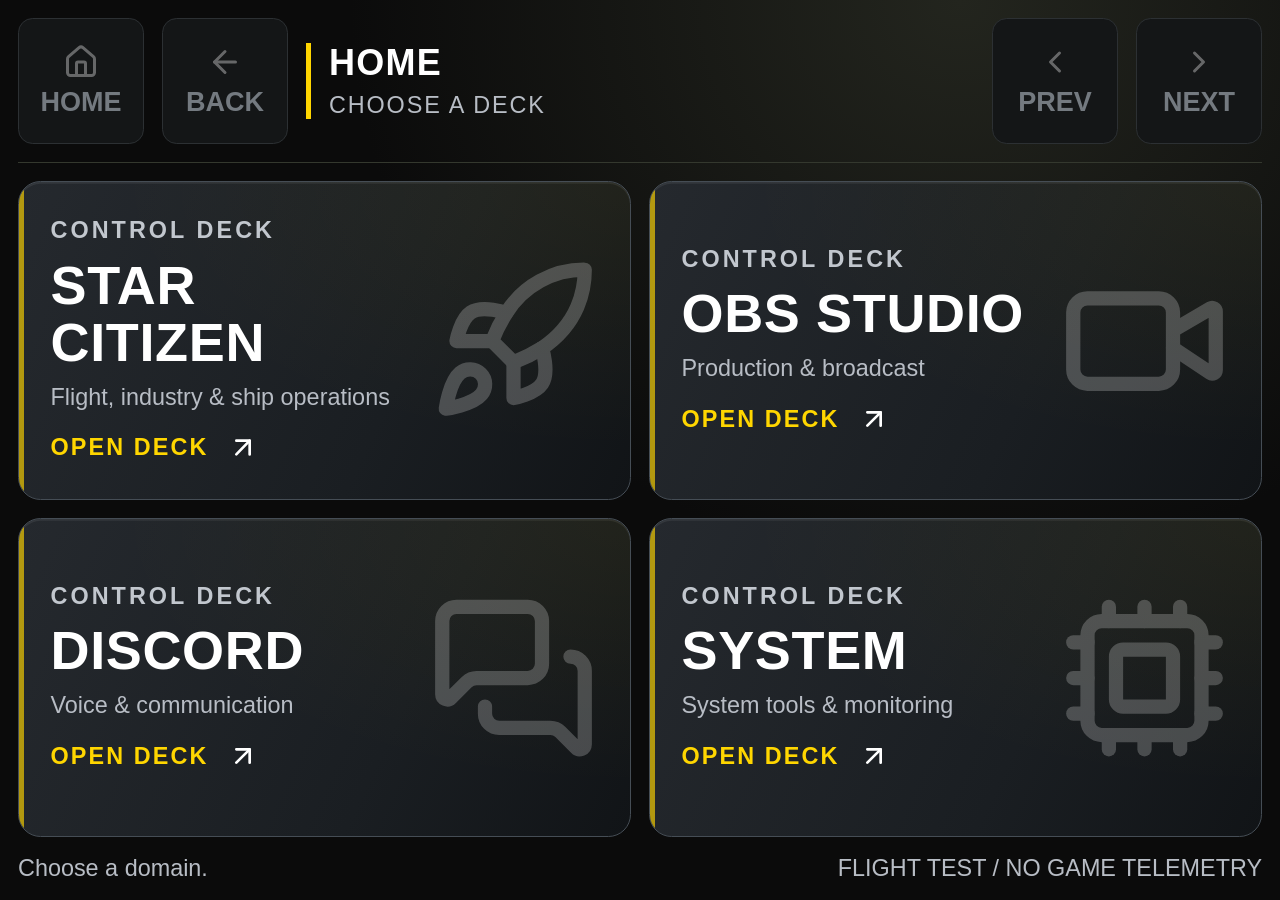
==== widgets/xee-flight-deck/index.html @ c5a97083 "feat(flight): add accepted v0.4.1 ATC integration" ====
<!DOCTYPE html>
<html lang="en">
<head>
  <meta charset="utf-8" />
  <meta name="viewport" content="width=device-width,initial-scale=1" />
  <title>tr('XENEON Edge Flight Deck')</title>
  <link rel="icon" href="resources/icon.svg" type="image/svg+xml" />
  <link rel="stylesheet" href="styles/main.css" />
</head>
<body>
<main>
 <nav aria-label="Global navigation">
  <button id="home" type="button"><img src="assets/lucide/house.svg" alt="" aria-hidden="true"><span>HOME</span></button>
  <button id="back" type="button"><img src="assets/lucide/arrow-left.svg" alt="" aria-hidden="true"><span>BACK</span></button>
  <div class="context"><h1 id="location" tabindex="-1">HOME</h1><div id="page"></div></div>
  <button id="prev" type="button" aria-label="Previous page"><img src="assets/lucide/chevron-left.svg" alt="" aria-hidden="true"><span>PREV</span></button>
  <button id="next" type="button" aria-label="Next page"><img src="assets/lucide/chevron-right.svg" alt="" aria-hidden="true"><span>NEXT</span></button>
 </nav>
 <section id="cards" aria-label="Deck destinations"></section>
 <footer><span id="feedback" role="status" aria-live="polite">Navigation prototype</span><span>FLIGHT TEST / NO GAME TELEMETRY</span></footer>
</main>
  <script src="scripts/flight.js"></script>
  <script src="scripts/main.js"></script>
  <script>
    // No subscriptions or app bindings. Host callbacks must not reset navigation.
    window.icueEvents = {
      onICUEInitialized: function() {},
      onDataUpdated: function() {}
    };
  </script>
</body>
</html>
---- widgets/xee-flight-deck/styles/main.css ----
:root{--layout-unit:1vmin;--pad:calc(var(--layout-unit)*2);--gap:calc(var(--layout-unit)*2);--card-pad:calc(var(--layout-unit)*3.5);--radius:calc(var(--layout-unit)*2.5);--title:calc(var(--layout-unit)*6);--label:calc(var(--layout-unit)*3);--nav-font:calc(var(--layout-unit)*4);--touch:max(96px,calc(var(--layout-unit)*14));--accent:#ffd600;--muted:#b8bdc5;--line:max(1px,calc(var(--layout-unit)*.2));--focus:calc(var(--layout-unit)*.6)}
*{box-sizing:border-box}html,body{height:100%;margin:0}body{background:#0b0b0b;color:white;font-family:"Segoe UI",sans-serif}main{height:100%;padding:var(--pad);display:grid;grid-template-rows:auto minmax(0,1fr) auto;gap:var(--gap)}button{font:inherit;color:inherit;cursor:pointer;touch-action:manipulation;border:var(--line) solid #555d68;background:#1a1a1a;border-radius:var(--radius);min-width:var(--touch);min-height:var(--touch)}button:active:not(:disabled){background:#2a2f36;border-color:var(--accent)}button:focus-visible{outline:var(--focus) solid var(--accent);outline-offset:calc(var(--focus)*-1)}button:disabled{cursor:default;color:#777;border-color:#333}nav{display:grid;grid-template-columns:auto auto minmax(0,1fr) auto auto;gap:var(--gap);align-items:stretch}nav button{padding:var(--pad);font-weight:700;font-size:var(--nav-font)}.context{min-width:0;align-self:center;padding:0 var(--pad)}h1{font-size:var(--nav-font);margin:0;line-height:1.1;overflow-wrap:anywhere}#page{font-size:var(--label);color:var(--muted);margin-top:var(--pad)}#cards{min-height:0;display:grid;grid-template-columns:repeat(2,minmax(0,1fr));grid-template-rows:repeat(2,minmax(var(--touch),1fr));gap:var(--gap)}.tile{min-width:0;text-align:left;padding:var(--card-pad);display:flex;flex-direction:column;justify-content:center;gap:var(--pad)}.tile strong{font-size:var(--title);line-height:1.1}.tile span{font-size:var(--label);color:var(--muted)}.tile .open{color:var(--accent);font-weight:700}.placeholder{grid-column:1/-1;grid-row:1/-1;padding:var(--card-pad);border:var(--line) solid #555d68;border-radius:var(--radius);display:flex;flex-direction:column;justify-content:center;gap:var(--pad);background:#1a1a1a}.placeholder strong{font-size:var(--title)}.placeholder p{font-size:var(--nav-font);margin:0}.placeholder .state{color:var(--accent)}footer{font-size:var(--label);color:var(--muted);display:flex;justify-content:space-between;gap:var(--gap)}
#location:focus{outline:none}

/* WP-007 visual treatment. Lucide icons are original licensed assets. */
:root {
  --icon-size: calc(var(--layout-unit) * 19);
  --icon-nav: calc(var(--layout-unit) * 4);
  --icon-link: calc(var(--layout-unit) * 3.6);
  --small: calc(var(--layout-unit) * 2.6);
  --inset: calc(var(--layout-unit) * 3.5);
}
body { background: #0b0b0b; }
main { background: radial-gradient(ellipse at 75% 0%, #23251e 0%, transparent 45%), #0b0b0b; }
nav { padding-bottom: var(--gap); border-bottom: var(--line) solid #34382e; }
nav button { display: flex; flex-direction: column; align-items: center; justify-content: center; gap: calc(var(--gap) * .35); font-size: var(--label); border-radius: calc(var(--radius) * .65); background: linear-gradient(150deg,#252829,#161819); }
nav button img { width: var(--icon-nav); height: var(--icon-nav); filter: invert(1); }
nav button:disabled { background: #141617; color: #747a80; border-color: #2c3033; }
nav button:disabled img { opacity: .35; }
nav button:not(:disabled):hover { border-color: var(--accent); }
.context { border-left: calc(var(--line) * 3) solid var(--accent); }
#page { margin-top: calc(var(--pad) * .5); font-size: var(--small); letter-spacing: .08em; }
h1 { letter-spacing: .035em; }
.tile { position: relative; isolation: isolate; overflow: hidden; border-color: #454d55; border-radius: var(--radius); background: linear-gradient(115deg,#25292e 0%,#1a1e22 62%,#111417 100%); gap: calc(var(--pad) * .7); padding: var(--card-pad); box-shadow: inset 0 var(--line) 0 #ffffff12; }
.tile::before { content: ''; position: absolute; inset: 0 auto 0 0; width: calc(var(--line) * 3); background: var(--accent); opacity: .65; }
.tile::after { content: ''; z-index: -1; position: absolute; inset: 0; background: radial-gradient(ellipse at 100% 0%,#ffd6000d,transparent 60%); pointer-events: none; }
.tile:hover { border-color: #8e8761; background: linear-gradient(115deg,#2b3035,#171b1e); }
.tile:active { border-color: var(--accent); background: #30352d; }
.tile .tile-icon { position:absolute; pointer-events:none; right:var(--inset); top:50%; transform:translateY(-50%); width:var(--icon-size); height:var(--icon-size); filter:invert(1); opacity:.22; }
.tile .tile-kicker { color: #c2c7ce; font-size: var(--small); letter-spacing:.13em; font-weight:600; }
.tile strong { max-width: calc(100% - var(--icon-size) - var(--gap)); font-size:var(--title); line-height:1.06; letter-spacing:.012em; }
.tile .description { color:#b8bdc5; font-size:var(--small); max-width:calc(100% - var(--icon-size) - var(--gap)); }
.tile .open { display:flex; align-items:center; gap:var(--pad); margin-top:calc(var(--pad) * .45); font-size:var(--small); letter-spacing:.09em; }
.tile .open img { width:var(--icon-link); height:var(--icon-link); filter:invert(1); }
.placeholder { position:relative; overflow:hidden; background:linear-gradient(115deg,#25292e,#141719); border-color:#454d55; }
.placeholder .placeholder-icon { position:absolute; right:var(--card-pad); width:calc(var(--icon-size)*1.7); height:calc(var(--icon-size)*1.7); filter:invert(1); opacity:.12; pointer-events:none; }
.placeholder p { max-width:75%; line-height:1.35; }
footer { font-size:var(--small); }
@media (prefers-reduced-motion:no-preference) { .tile { transition: background-color 100ms ease, border-color 100ms ease; } }

/* Full-width horizontal XL: preserve routes and the two-by-two touch grid. */
@media (min-aspect-ratio: 3/1) {
  :root {
    --title: calc(var(--layout-unit) * 8);
    --nav-font: calc(var(--layout-unit) * 4.5);
    --small: calc(var(--layout-unit) * 3);
    --icon-size: calc(var(--layout-unit) * 22);
    --card-pad: calc(var(--layout-unit) * 4);
    --inset: calc(var(--layout-unit) * 4);
  }
}

/* Flight transport setup follows the accepted macro grid. */
.flight-card{min-width:0;min-height:0;padding:var(--card-pad);border:var(--line) solid #454d55;border-radius:var(--radius);background:linear-gradient(115deg,#25292e,#141719);display:flex;flex-direction:column;justify-content:center;gap:var(--pad);text-align:left;overflow-wrap:anywhere}
.flight-card strong{font-size:var(--nav-font);line-height:1.12}
.flight-card span{font-size:var(--small);line-height:1.25}
.flight-card .flight-state{color:var(--accent)}
.flight-card:disabled{opacity:.6}
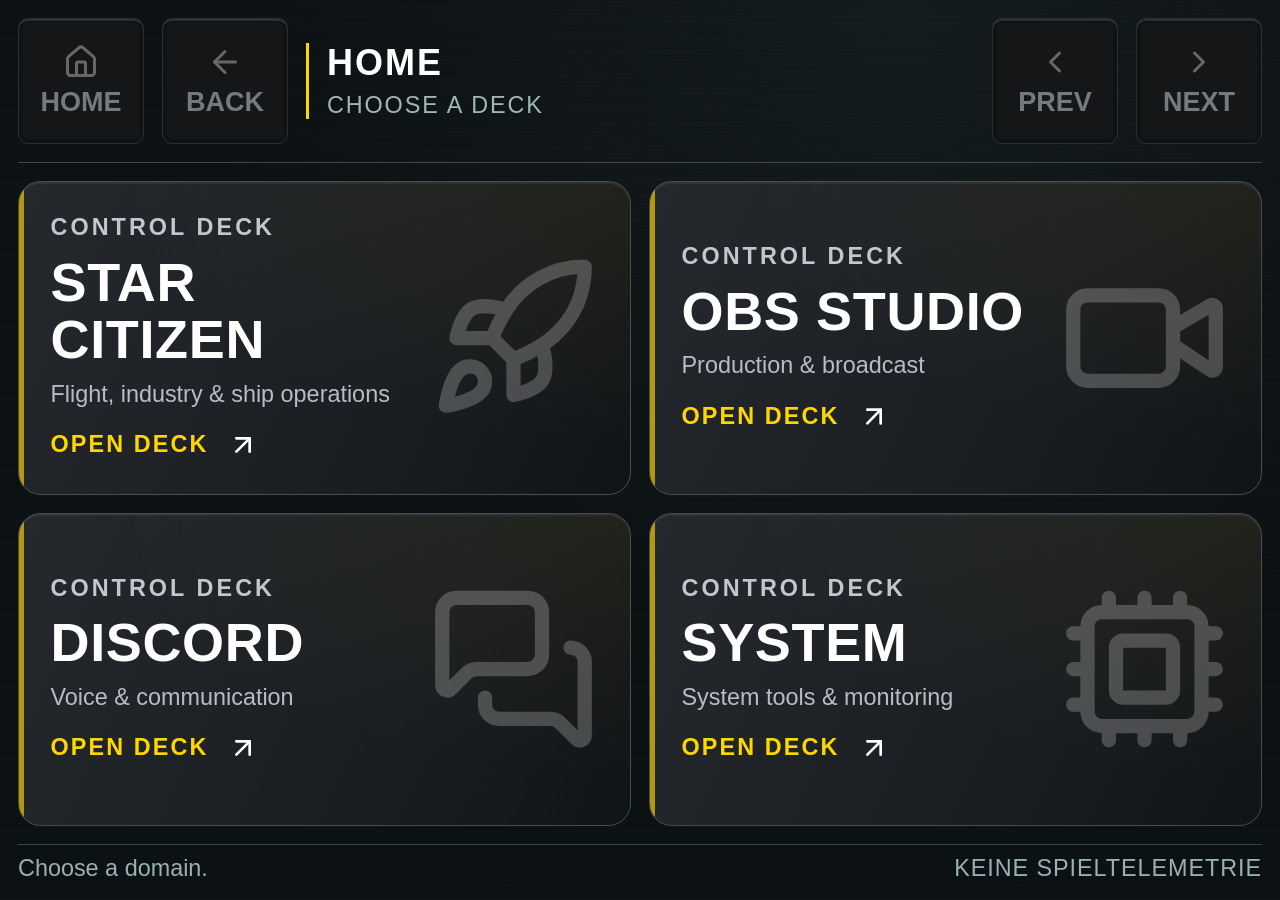
==== commit 15fac8bf: "feat(deck): add v0.8.0 Star Citizen sets candidate and setup guide" ====
--- a/widgets/xee-flight-deck/index.html
+++ b/widgets/xee-flight-deck/index.html
@@ -1,9 +1,9 @@
 <!DOCTYPE html>
-<html lang="en">
+<html lang="de">
 <head>
   <meta charset="utf-8" />
   <meta name="viewport" content="width=device-width,initial-scale=1" />
-  <title>tr('XENEON Edge Flight Deck')</title>
+  <title>tr('XENEON Edge Star Citizen Deck')</title>
   <link rel="icon" href="resources/icon.svg" type="image/svg+xml" />
   <link rel="stylesheet" href="styles/main.css" />
 </head>
@@ -15,14 +15,17 @@
   <div class="context"><h1 id="location" tabindex="-1">HOME</h1><div id="page"></div></div>
   <button id="prev" type="button" aria-label="Previous page"><img src="assets/lucide/chevron-left.svg" alt="" aria-hidden="true"><span>PREV</span></button>
   <button id="next" type="button" aria-label="Next page"><img src="assets/lucide/chevron-right.svg" alt="" aria-hidden="true"><span>NEXT</span></button>
+  <button id="flight-mode" type="button" hidden="hidden"><strong>COMBAT</strong><span>SCM anfordern</span></button>
+  <button id="flight-arm" type="button" hidden="hidden"><strong>VERBINDEN</strong><span>Stream Deck</span></button>
  </nav>
  <section id="cards" aria-label="Deck destinations"></section>
- <footer><span id="feedback" role="status" aria-live="polite">Navigation prototype</span><span>FLIGHT TEST / NO GAME TELEMETRY</span></footer>
+ <footer><span id="feedback" role="status" aria-live="polite">Navigation prototype</span><span id="flight-feedback" role="status" aria-live="polite" hidden="hidden"><strong id="flight-state"></strong><span id="flight-detail"></span></span><span>KEINE SPIELTELEMETRIE</span></footer>
 </main>
+  <script src="scripts/catalog.js"></script>
   <script src="scripts/flight.js"></script>
   <script src="scripts/main.js"></script>
   <script>
-    // No subscriptions or app bindings. Host callbacks must not reset navigation.
+    // Transport initialization is owned by the Stream Deck callback.
     window.icueEvents = {
       onICUEInitialized: function() {},
       onDataUpdated: function() {}
--- a/widgets/xee-flight-deck/styles/main.css
+++ b/widgets/xee-flight-deck/styles/main.css
@@ -50,9 +50,144 @@
   }
 }
 
-/* Flight transport setup follows the accepted macro grid. */
-.flight-card{min-width:0;min-height:0;padding:var(--card-pad);border:var(--line) solid #454d55;border-radius:var(--radius);background:linear-gradient(115deg,#25292e,#141719);display:flex;flex-direction:column;justify-content:center;gap:var(--pad);text-align:left;overflow-wrap:anywhere}
-.flight-card strong{font-size:var(--nav-font);line-height:1.12}
-.flight-card span{font-size:var(--small);line-height:1.25}
-.flight-card .flight-state{color:var(--accent)}
-.flight-card:disabled{opacity:.6}
+/* Cockpit presentation inspired by the maintainer's panel reference.
+   All geometry derives from the shared layout unit. Bezel details are decorative;
+   illuminated faces indicate an enabled widget action, never an observed ship state. */
+:root {
+  --rail-width: calc(var(--layout-unit) * 42);
+  --rail-font: calc(var(--layout-unit) * 3.1);
+  --action-title: calc(var(--layout-unit) * 5.4);
+  --action-gap: calc(var(--layout-unit) * 1.1);
+  --action-inset: calc(var(--layout-unit) * 3);
+  --service-width: calc(var(--layout-unit) * 31);
+  --bezel-size: calc(var(--layout-unit) * 17);
+  --bezel-icon: calc(var(--layout-unit) * 8);
+  --bezel-edge: calc(var(--layout-unit) * .9);
+  --panel-radius: calc(var(--layout-unit) * 1.1);
+  --panel-gutter: calc(var(--layout-unit) * 3);
+  --engraving: calc(var(--layout-unit) * .4);
+  --plate-pad: calc(var(--layout-unit) * 1.1);
+  --plate-width: calc(var(--layout-unit) * 29);
+  --panel-ink: #d2eeea;
+  --panel-soft: #a0b7b8;
+  --panel-line: #516365;
+  --panel-glow: #92cfc4;
+  --panel-font: "Bahnschrift", "Segoe UI", sans-serif;
+}
+[hidden] { display: none !important; }
+main {
+  background: radial-gradient(ellipse at 70% 0%,#26323155,transparent 55%),
+              repeating-linear-gradient(0deg,#ffffff02 0 var(--line),transparent var(--line) var(--engraving)),#0b1012;
+}
+nav { border-bottom-color:#3c4a4d; }
+nav button {
+  border-radius:var(--panel-radius); border-color:#49575c;
+  background:linear-gradient(165deg,#313a3d,#171e21 60%,#0e1518);
+  box-shadow:inset 0 var(--line) 0 #a6b3b333,inset 0 0 0 var(--engraving) #070d1044;
+}
+nav button:active:not(:disabled) { background:#182224; box-shadow:inset 0 var(--engraving) var(--bezel-edge) #0009; }
+h1 { font-family:var(--panel-font); font-weight:600; letter-spacing:.055em; }
+.context { border-left-width:var(--engraving); }
+#page { color:var(--panel-soft); }
+#cards.flight-layout { grid-template-columns:var(--rail-width) minmax(0,1fr); grid-template-rows:minmax(0,1fr); }
+.flight-pages { min-height:0; display:grid; grid-template-rows:repeat(4,minmax(var(--touch),1fr)); gap:var(--gap); }
+.flight-page {
+  position:relative; display:grid; grid-template-columns:auto 1fr; align-content:center; align-items:center;
+  gap:var(--action-gap); padding:var(--pad) var(--panel-gutter); text-align:left;
+  background:linear-gradient(110deg,#1d282a,#10191c); border-color:#3e5053; border-radius:var(--panel-radius);
+  box-shadow:inset 0 0 0 var(--engraving) #02090c55,inset 0 var(--line) 0 #b5d6cf1c;
+}
+.flight-page::before {
+  content:''; position:absolute; inset:var(--pad) auto var(--pad) 0;
+  width:var(--engraving); background:#436060;
+}
+.flight-page img { width:var(--icon-nav); height:var(--icon-nav); filter:invert(1); opacity:.7; }
+.flight-page .page-number { color:#8ca7a8; text-align:right; font-size:var(--small); font-family:var(--panel-font); letter-spacing:.12em; }
+.flight-page strong { grid-column:1/-1; font-family:var(--panel-font); font-weight:600; font-size:var(--rail-font); line-height:1.2; letter-spacing:.03em; color:#c2d6d4; }
+.flight-page[aria-pressed="true"] { border-color:#b5a44e; background:linear-gradient(110deg,#3c3d2c,#1e2724); }
+.flight-page[aria-pressed="true"]::before { background:var(--accent); box-shadow:0 0 var(--bezel-edge) #ffd60033; }
+.flight-page[aria-pressed="true"] strong { color:var(--accent); }
+.flight-page[aria-pressed="true"] .page-number { color:#e0cc75; }
+.flight-page[aria-pressed="true"] img { opacity:1; }
+.flight-page:hover { border-color:#b5c9c7; }
+.flight-grid { min-width:0; min-height:0; display:grid; grid-template-columns:repeat(2,minmax(0,1fr)); grid-template-rows:repeat(2,minmax(var(--touch),1fr)); gap:var(--gap); }
+.flight-action {
+  min-width:0; position:relative; isolation:isolate; text-align:left;
+  padding:var(--action-inset); display:grid;
+  grid-template-columns:var(--bezel-size) minmax(0,1fr);
+  grid-template-rows:auto auto auto auto; align-content:center;
+  column-gap:var(--panel-gutter); row-gap:var(--action-gap);
+  border:var(--line) solid var(--panel-line); border-radius:var(--panel-radius);
+  background:radial-gradient(ellipse at 0% 0%,#82c4b914,transparent 60%),linear-gradient(120deg,#222e31,#111c20 80%);
+  box-shadow:inset 0 var(--line) 0 #cbece433,inset 0 0 0 var(--engraving) #060e114d,0 var(--line) var(--engraving) #0008;
+}
+.flight-action::before {
+  content:''; pointer-events:none; position:absolute;
+  top:var(--bezel-edge); right:var(--bezel-edge);
+  width:var(--bezel-edge); height:var(--bezel-edge); border-radius:50%;
+  background:linear-gradient(135deg,#829492, #263638 42%,#0d171a 44% 55%,#647573 58%,#2b3a3c);
+  box-shadow:0 0 0 var(--line) #0009;
+}
+.flight-action::after {
+  content:''; pointer-events:none; position:absolute;
+  left:var(--action-inset); right:var(--action-inset); bottom:var(--bezel-edge); height:var(--line);
+  background:linear-gradient(90deg,#a6c6bf33,transparent 80%);
+}
+.action-symbol {
+  grid-column:1; grid-row:1/-1; align-self:center; display:grid; place-items:center;
+  width:var(--bezel-size); height:var(--bezel-size); border-radius:50%;
+  border:var(--line) solid #738b89;
+  background:radial-gradient(circle at 38% 26%,#334648,#101d21 64%);
+  box-shadow:0 0 0 var(--engraving) #080e11,0 0 0 var(--bezel-edge) #394b4c,
+             0 var(--bezel-edge) calc(var(--bezel-edge)*2) #0008,
+             inset 0 0 0 var(--bezel-edge) #0a1316,inset 0 0 calc(var(--bezel-edge)*3) #aacfc511;
+}
+.flight-action[data-control="toggle"] .action-symbol {
+  border-radius:calc(var(--panel-radius)*1.5);
+  background:linear-gradient(155deg,#34464a,#16272b 55%,#0d1a1d);
+}
+.action-symbol img { width:var(--bezel-icon); height:var(--bezel-icon); filter:invert(1); opacity:.9; }
+.action-category { grid-column:2; font-family:var(--panel-font); font-size:var(--small); color:var(--panel-soft); letter-spacing:.12em; line-height:1.2; }
+.flight-action strong { grid-column:2; font-family:var(--panel-font); font-weight:600; font-size:var(--action-title); color:var(--panel-ink); line-height:1.07; overflow-wrap:anywhere; letter-spacing:.015em; }
+.action-hint { grid-column:2; font-size:var(--label); color:#bccdce; line-height:1.2; }
+.action-verb {
+  grid-column:2; justify-self:start; text-align:center; min-width:var(--plate-width);
+  padding:var(--plate-pad) var(--pad); margin-top:var(--action-gap);
+  border:var(--line) solid #b5d7cf; border-radius:calc(var(--panel-radius)*.35);
+  background:linear-gradient(#b2d5cd,#87b4ab); color:#112326;
+  box-shadow:inset 0 var(--line) 0 #e9fff05c,0 var(--engraving) 0 #050d10;
+  font-family:var(--panel-font); font-size:var(--small); font-weight:600; letter-spacing:.085em; line-height:1;
+}
+.flight-action:not(:disabled):hover { border-color:#b4d7d0; background:linear-gradient(120deg,#2a3b3e,#17272b); }
+.flight-action:active:not(:disabled) { background:linear-gradient(120deg,#172729,#0e1a1e); box-shadow:inset 0 var(--engraving) var(--bezel-edge) #0009; }
+.flight-action:active:not(:disabled) .action-verb { background:#d0eee4; box-shadow:inset 0 var(--line) var(--engraving) #355c59; }
+.flight-action:disabled { background:linear-gradient(120deg,#20282b,#111a1e); border-color:#3b494e; }
+.flight-action:disabled strong { color:#aebec0; }
+.flight-action:disabled .action-symbol { border-color:#4a5b5e; background:#152126; box-shadow:0 0 0 var(--engraving) #080e11,0 0 0 var(--bezel-edge) #2c3c40,inset 0 0 0 var(--bezel-edge) #10181c; }
+.flight-action:disabled .action-symbol img { opacity:.45; }
+.flight-action:disabled .action-verb { color:#b4c2c4; background:linear-gradient(#344346,#25353a); border-color:#53676b; }
+#flight-mode, #flight-arm { min-width:var(--service-width); }
+#flight-mode strong, #flight-arm strong { font-family:var(--panel-font); font-weight:600; font-size:var(--nav-font); letter-spacing:.045em; }
+#flight-mode span, #flight-arm span { font-size:var(--small); font-weight:400; color:#bbcecd; }
+#flight-mode:not(:disabled) { border-color:#c5a964; background:linear-gradient(140deg,#3b382b,#232821); }
+#flight-mode:not(:disabled) strong { color:#edcf8f; }
+#flight-arm.is-armed { border-color:#95b8ad; background:linear-gradient(140deg,#354943,#182c2a); }
+#flight-arm.is-armed strong { color:#c7e9dc; }
+#flight-feedback { display:flex; min-width:0; gap:var(--gap); align-items:center; }
+#flight-state { color:var(--panel-ink); white-space:nowrap; }
+#flight-detail { overflow:hidden; text-overflow:ellipsis; white-space:nowrap; }
+footer { color:#9ab0b2; padding-top:var(--plate-pad); border-top:var(--line) solid #344548; }
+footer > :last-child { white-space:nowrap; letter-spacing:.04em; }
+.combat-placeholder { border-radius:var(--panel-radius); border-color:var(--panel-line); background:linear-gradient(120deg,#253033,#111b1f); }
+.combat-placeholder img { position:absolute; right:var(--card-pad); width:var(--icon-size); height:var(--icon-size); filter:invert(1); opacity:.15; }
+.combat-placeholder strong { max-width:75%; font-family:var(--panel-font); color:var(--panel-ink); }
+@media (min-aspect-ratio:3/1) {
+  :root {
+    --rail-width:calc(var(--layout-unit)*49);
+    --action-title:calc(var(--layout-unit)*7);
+    --bezel-size:calc(var(--layout-unit)*21);
+    --bezel-icon:calc(var(--layout-unit)*10);
+    --action-inset:calc(var(--layout-unit)*4);
+    --panel-gutter:calc(var(--layout-unit)*4);
+  }
+}
